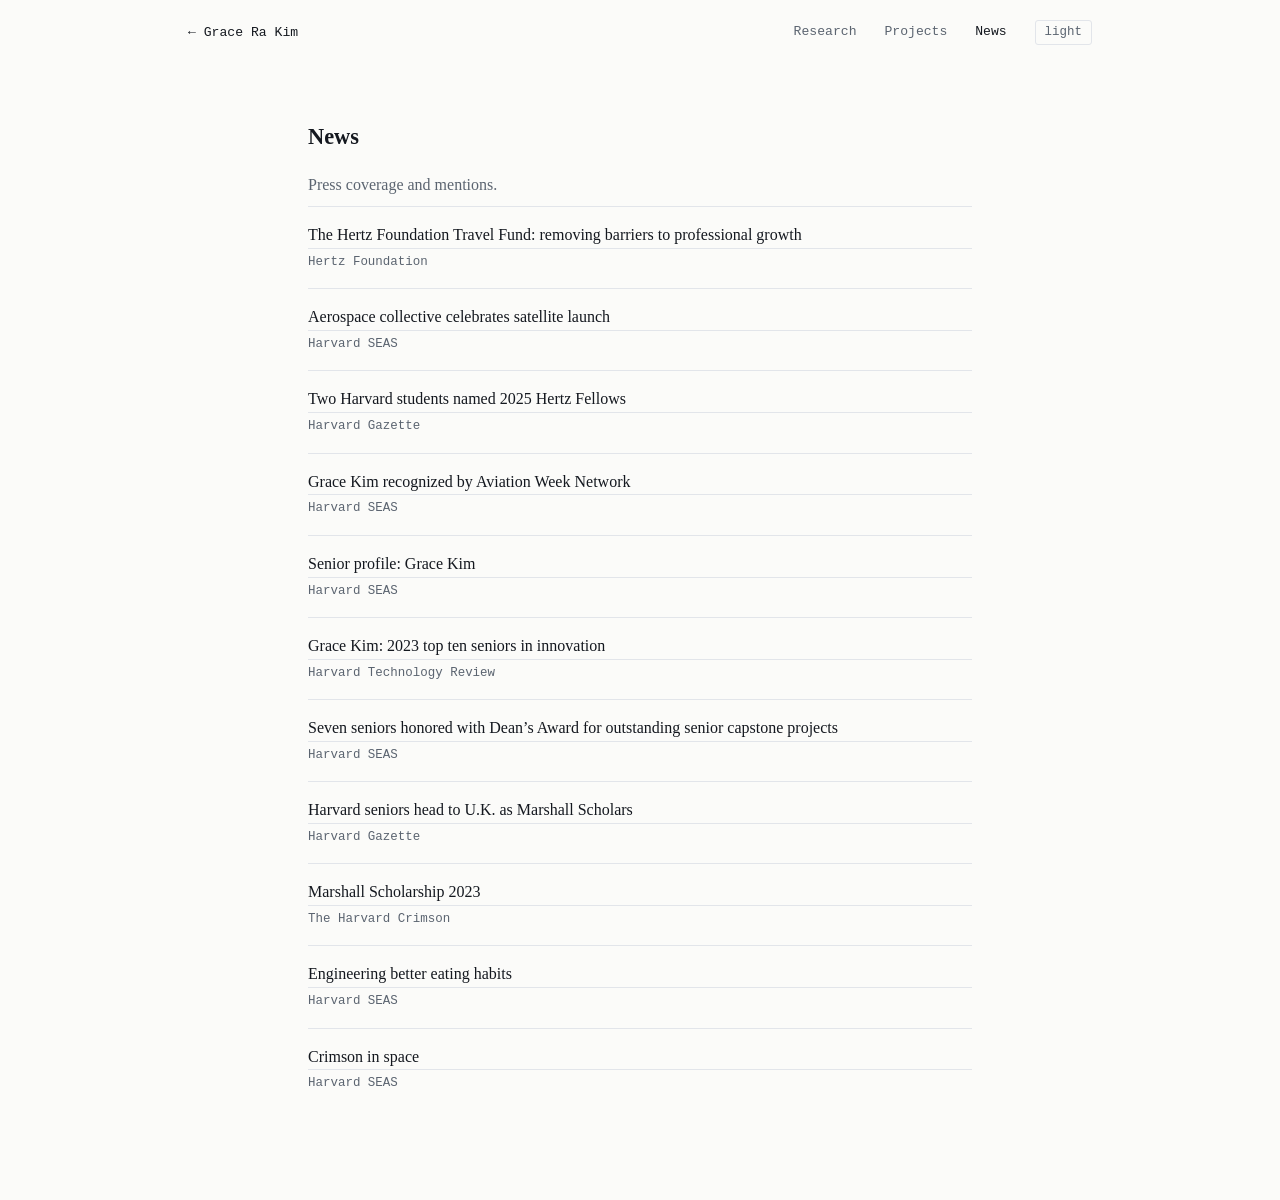
==== news.html @ a8257c8f "Build out personal site: research, projects, and news pages Expand the single landing page into a sm" ====
<!DOCTYPE html>
<html lang="en">
<head>
  <meta charset="UTF-8" />
  <meta name="viewport" content="width=device-width, initial-scale=1.0" />
  <title>News — Grace Ra Kim</title>
  <meta name="description" content="Press and news coverage featuring Grace Ra Kim." />
  <link rel="stylesheet" href="assets/style.css" />
  <!-- Set the theme before first paint so there's no flash of the wrong colours. -->
  <script>
    (function () {
      try {
        var s = localStorage.getItem('theme');
        var dark = s ? s === 'dark'
          : window.matchMedia && window.matchMedia('(prefers-color-scheme: dark)').matches;
        if (dark) document.documentElement.setAttribute('data-theme', 'dark');
      } catch (e) {}
    })();
  </script>
</head>
<body>
  <nav class="topbar">
    <a href="index.html">← Grace Ra Kim</a>
    <span class="topbar-links">
      <a href="research.html">Research</a>
      <a href="projects.html">Projects</a>
      <a href="news.html" aria-current="page">News</a>
      <button class="theme-toggle" type="button" aria-label="Switch theme">light</button>
    </span>
  </nav>

  <main class="projects">
    <h2>News</h2>
    <p class="page-intro">Press coverage and mentions.</p>

    <!-- ===== Add new items at the TOP of this list =====
         Each item: <li> with an optional <span class="news-date">,
         the headline as a link, and the outlet in <span class="news-outlet">.
         Dates are unverified placeholders — correct them as you go. -->
    <ul class="news-list">
      <li>
        <a href="https://www.hertzfoundation.org/news/the-hertz-foundation-travel-fund-removing-barriers-to-professional-growth/">The
          Hertz Foundation Travel Fund: removing barriers to professional growth</a>
        <span class="news-outlet">Hertz Foundation</span>
      </li>
      <li>
        <a href="https://seas.harvard.edu/news/aerospace-collective-celebrates-satellite-launch">Aerospace
          collective celebrates satellite launch</a>
        <span class="news-outlet">Harvard SEAS</span>
      </li>
      <li>
        <a href="https://news.harvard.edu/gazette/story/newsplus/two-harvard-students-named-2025-hertz-fellows/">Two
          Harvard students named 2025 Hertz Fellows</a>
        <span class="news-outlet">Harvard Gazette</span>
      </li>
      <li>
        <a href="https://seas.harvard.edu/news/grace-kim-recognized-aviation-week-network">Grace
          Kim recognized by Aviation Week Network</a>
        <span class="news-outlet">Harvard SEAS</span>
      </li>
      <li>
        <a href="https://seas.harvard.edu/news/senior-profile-grace-kim">Senior
          profile: Grace Kim</a>
        <span class="news-outlet">Harvard SEAS</span>
      </li>
      <li>
        <a href="https://harvardtechnologyreview.com/2023/10/08/grace-kim-2023-top-ten-seniors-in-innovation/">Grace
          Kim: 2023 top ten seniors in innovation</a>
        <span class="news-outlet">Harvard Technology Review</span>
      </li>
      <li>
        <a href="https://seas.harvard.edu/news/seven-seniors-honored-deans-award-outstanding-senior-capstone-projects">Seven
          seniors honored with Dean&rsquo;s Award for outstanding senior capstone projects</a>
        <span class="news-outlet">Harvard SEAS</span>
      </li>
      <li>
        <a href="https://news.harvard.edu/gazette/story/2023/01/harvard-seniors-head-to-u-k-as-marshall-scholars/">Harvard
          seniors head to U.K. as Marshall Scholars</a>
        <span class="news-outlet">Harvard Gazette</span>
      </li>
      <li>
        <a href="https://www.thecrimson.com/article/2022/12/14/marshall-scholarship-2023/">Marshall
          Scholarship 2023</a>
        <span class="news-outlet">The Harvard Crimson</span>
      </li>
      <li>
        <a href="https://seas.harvard.edu/news/engineering-better-eating-habits">Engineering
          better eating habits</a>
        <span class="news-outlet">Harvard SEAS</span>
      </li>
      <li>
        <a href="https://seas.harvard.edu/news/crimson-space">Crimson
          in space</a>
        <span class="news-outlet">Harvard SEAS</span>
      </li>
    </ul>
  </main>
  <script src="assets/theme.js"></script>
</body>
</html>
---- assets/style.css ----
/* ===== Design tokens ===== */
:root {
  --ink: #14181f;        /* primary text */
  --muted: #5b6470;      /* secondary text */
  --line: #e2e5ea;       /* hairlines */
  --paper: #fbfbf9;      /* light page background */
  --sky: #0a1120;        /* research page background */
  --sky-text: #cbd5e3;   /* text on dark */
  --accent: #e0894a;     /* highlight signal (hover/active) */
  --accent-dim: #7d5836;
  --serif: Georgia, "Times New Roman", serif;
  --mono: ui-monospace, "SF Mono", "Cascadia Code", Menlo, Consolas, monospace;
}

/* ===== Dark theme =====
   Applied when <html> carries data-theme="dark" (set by assets/theme.js,
   either from the saved preference or the OS setting). Only the colour
   tokens change — every rule below reads them, so nothing else needs
   a dark variant. The research page is dark in both themes by design. */
:root[data-theme="dark"] {
  --ink: #dfe5ee;
  --muted: #8e9aab;
  --line: #263041;
  --paper: #0d1219;
  --accent: #e0894a;
  --accent-dim: #f0a86f;   /* lightened: the dim variant must read on dark */
}

/* Smooth the switch, but never fight a reduced-motion preference. */
body { transition: background-color .2s ease, color .2s ease; }

* { box-sizing: border-box; }

body {
  margin: 0;
  font-family: var(--serif);
  color: var(--ink);
  background: var(--paper);
  line-height: 1.55;
  -webkit-font-smoothing: antialiased;
}

a { color: var(--ink); text-decoration: none; border-bottom: 1px solid var(--line); }
a:hover { border-color: var(--accent); color: var(--accent-dim); }

/* ===== Landing page ===== */
.home {
  max-width: 960px;
  margin: 0 auto;
  padding: 8vh 28px 8vh;
}
.home-head {
  display: flex;
  gap: 40px;
  align-items: flex-start;
  flex-wrap: wrap;
}
.portrait {
  width: 190px;
  height: 190px;
  object-fit: cover;
  border-radius: 3px;
  background: var(--line);
  flex-shrink: 0;
}
.intro { flex: 1; min-width: 260px; }
h1 { font-size: 2rem; margin: 0 0 2px; letter-spacing: -0.01em; }
.role {
  font-family: var(--mono);
  font-size: 0.8rem;
  letter-spacing: 0.06em;
  text-transform: uppercase;
  color: var(--muted);
  margin: 0 0 18px;
}
.bio { margin: 0 0 22px; }
.links, .pages { display: flex; flex-wrap: wrap; gap: 18px; }
.links {
  font-family: var(--mono);
  font-size: 0.85rem;
  margin-bottom: 20px;
}
.pages a { border-bottom: none; font-style: italic; color: var(--muted); }
.pages a:hover { color: var(--accent-dim); }

/* ===== Shared top bar ===== */
.topbar {
  display: flex;
  justify-content: space-between;
  align-items: center;
  padding: 20px 28px;
  max-width: 960px;
  margin: 0 auto;
  font-family: var(--mono);
  font-size: 0.82rem;
}
.topbar a { border-bottom: none; }
.topbar-links a { margin-left: 20px; color: var(--muted); }
.topbar-links a[aria-current="page"] { color: var(--ink); }

/* Theme toggle button (sits in the topbar) */
.theme-toggle {
  margin-left: 20px;
  padding: 3px 9px;
  font-family: var(--mono);
  font-size: 0.78rem;
  color: var(--muted);
  background: none;
  border: 1px solid var(--line);
  border-radius: 3px;
  cursor: pointer;
  line-height: 1.4;
}
.theme-toggle:hover { color: var(--accent); border-color: var(--accent); }
.research-body .theme-toggle { color: var(--sky-text); border-color: #33506f; }
.research-body .theme-toggle:hover { color: var(--accent); border-color: var(--accent); }

/* ===== Research page ===== */
.research-body { background: var(--sky); color: var(--sky-text); }
.research-body .topbar a { color: var(--sky-text); }
.research-body .topbar-links a[aria-current="page"] { color: #fff; }
.research {
  max-width: 960px;
  margin: 0 auto;
  padding: 10px 28px 10vh;
}
.scene-wrap { text-align: center; }
.scene-hint {
  font-family: var(--mono);
  font-size: 0.78rem;
  color: #7c8aa0;
  letter-spacing: 0.03em;
  margin: 0 0 12px;
}
.scene { width: 100%; height: auto; max-height: 62vh; overflow: visible; }

/* Scene elements */
.orbit { fill: none; stroke: #38506e; stroke-width: 1.2; stroke-dasharray: 4 5; }
.station { fill: #5d7a9e; }
.sat rect { fill: #aebfd4; stroke: #dce6f2; stroke-width: 0.8; }
.sat line { stroke: #6f86a4; stroke-width: 1.4; }
.tca-line { stroke: #8ea3bf; stroke-width: 1; stroke-dasharray: 2 3; }
.scene-label {
  font-family: var(--mono);
  font-size: 11px;
  fill: #6f86a4;
  text-anchor: middle;
}

/* Interactive hotspots */
.hot { cursor: pointer; transition: opacity .15s; }
.hit { fill: transparent; }
.hot:hover .sat rect,
.hot.active .sat rect { fill: var(--accent); stroke: #ffd9b3; }
.hot:hover .station,
.hot.active .station { fill: var(--accent); }
.hot:hover .scene-label,
.hot.active .scene-label { fill: var(--accent); }
.hot:focus { outline: none; }
.hot:focus-visible .scene-label { fill: var(--accent); text-decoration: underline; }

/* ===== Paper list ===== */
.papers { margin-top: 36px; }
.papers-head { display: flex; align-items: baseline; gap: 16px; border-bottom: 1px solid #24344c; padding-bottom: 8px; }
.papers h2 { font-size: 1.1rem; margin: 0; color: #fff; }
.clear-filter {
  font-family: var(--mono);
  font-size: 0.75rem;
  background: none;
  border: 1px solid #33506f;
  color: var(--sky-text);
  padding: 3px 10px;
  border-radius: 3px;
  cursor: pointer;
}
.clear-filter:hover { border-color: var(--accent); color: var(--accent); }
.paper-list { list-style: none; padding: 0; margin: 18px 0 0; }
.paper-list li {
  padding: 14px 0;
  border-bottom: 1px solid #1a2740;
  transition: opacity .2s;
}
.paper-list li.dim { opacity: 0.28; }
.paper-title { display: block; color: #eef2f8; }
.paper-meta { display: block; font-size: 0.85rem; color: #7c8aa0; margin: 2px 0 4px; }
.paper-link { font-family: var(--mono); font-size: 0.78rem; color: var(--accent); border: none; }

/* ===== Projects page ===== */
.projects { max-width: 720px; margin: 0 auto; padding: 4vh 28px 10vh; }
.projects h2 { font-size: 1.4rem; }
.project-list { list-style: none; padding: 0; }
.project-list li { padding: 20px 0; border-top: 1px solid var(--line); }
.project-list h3 { margin: 0 0 6px; }
.project-list p { margin: 0; color: var(--muted); }

/* ===== News page ===== */
.page-intro { color: var(--muted); margin: 0 0 8px; }
.news-list { list-style: none; padding: 0; margin: 0; }
.news-list li {
  padding: 16px 0;
  border-top: 1px solid var(--line);
}
.news-list a { display: block; }
.news-outlet {
  display: block;
  font-family: var(--mono);
  font-size: 0.78rem;
  color: var(--muted);
  margin-top: 4px;
}

/* ===== Motion / accessibility ===== */
@media (prefers-reduced-motion: reduce) {
  * { transition: none !important; }
}

/* ===== Mobile ===== */
@media (max-width: 600px) {
  .home { padding-top: 4vh; }
  .home-head { gap: 24px; }
  .portrait { width: 130px; height: 130px; }
}
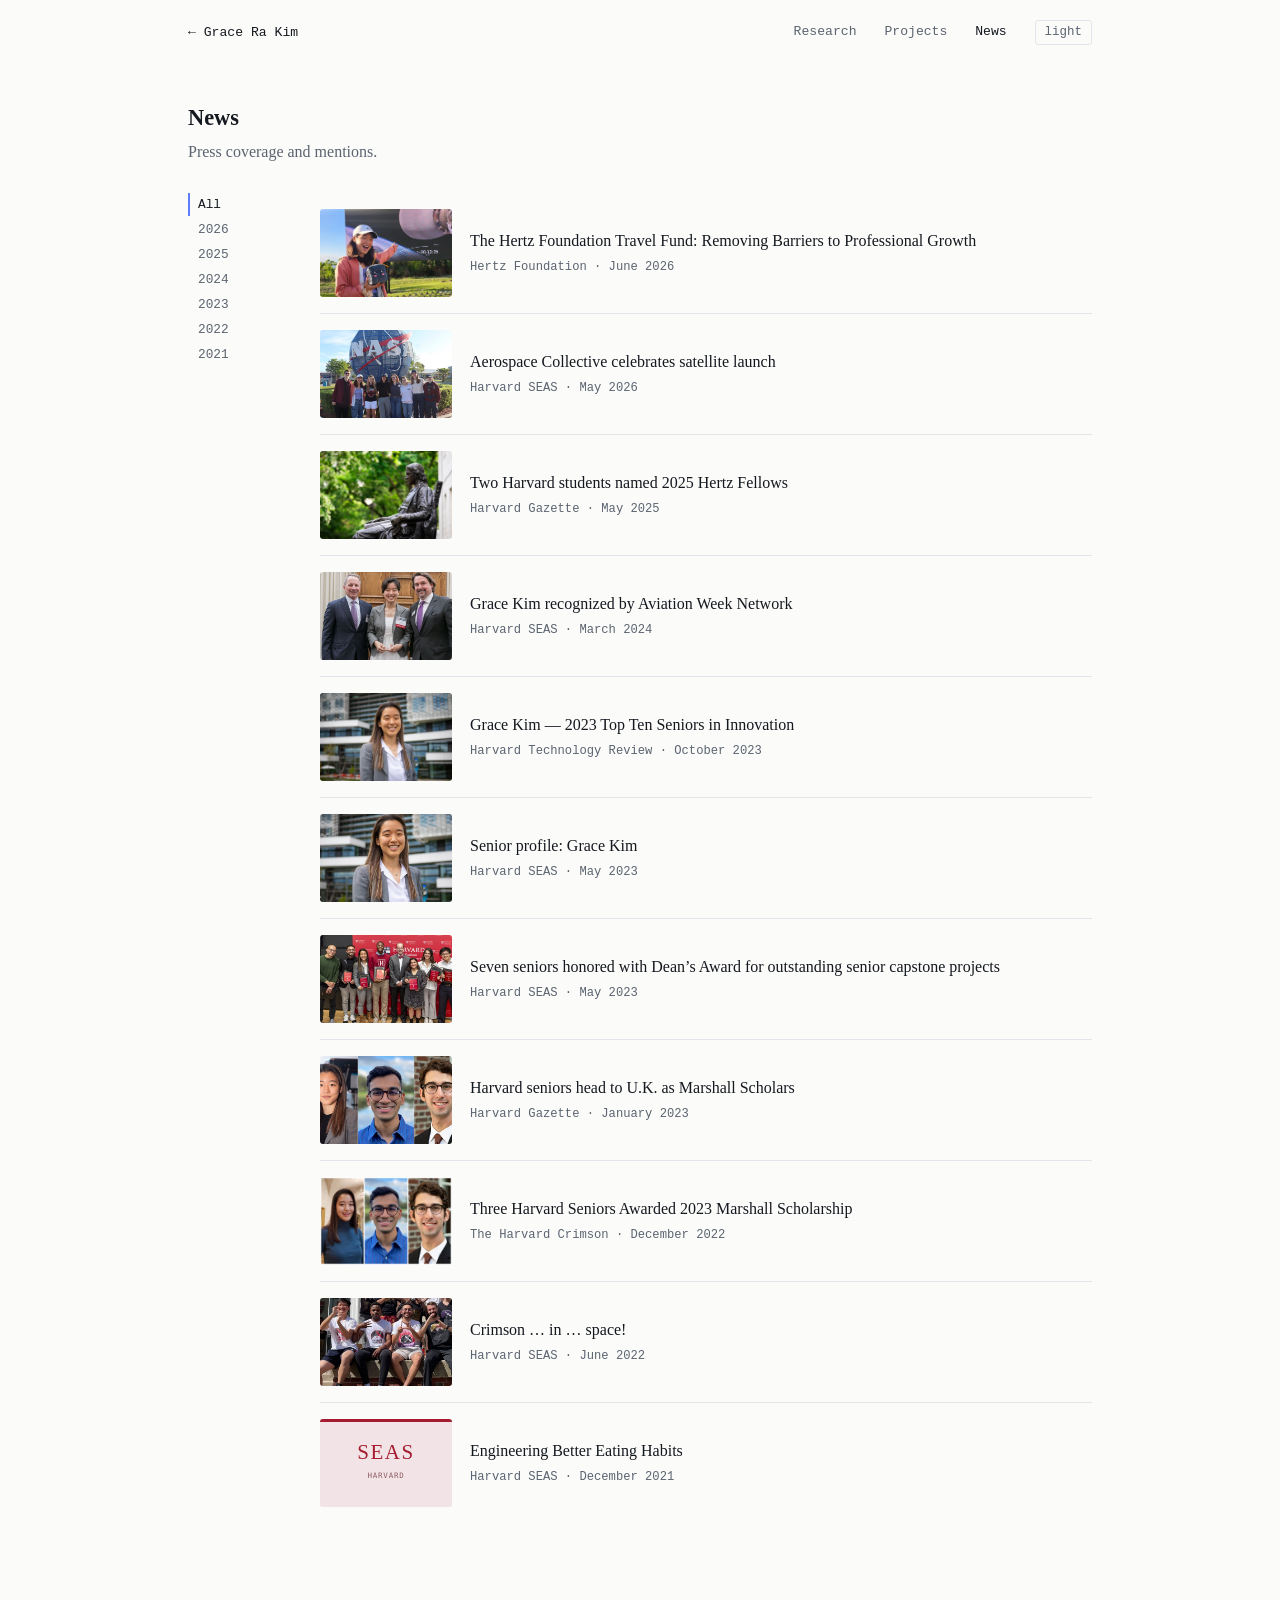
==== commit 3a674d34: "Redesign news page; switch to black theme with periwinkle accent News page: - Thumbnail + title + ou" ====
--- a/news.html
+++ b/news.html
@@ -29,72 +29,128 @@
     </span>
   </nav>
 
-  <main class="projects">
+  <main class="news-page">
     <h2>News</h2>
     <p class="page-intro">Press coverage and mentions.</p>
 
-    <!-- ===== Add new items at the TOP of this list =====
-         Each item: <li> with an optional <span class="news-date">,
-         the headline as a link, and the outlet in <span class="news-outlet">.
-         Dates are unverified placeholders — correct them as you go. -->
-    <ul class="news-list">
-      <li>
-        <a href="https://www.hertzfoundation.org/news/the-hertz-foundation-travel-fund-removing-barriers-to-professional-growth/">The
-          Hertz Foundation Travel Fund: removing barriers to professional growth</a>
-        <span class="news-outlet">Hertz Foundation</span>
-      </li>
-      <li>
-        <a href="https://seas.harvard.edu/news/aerospace-collective-celebrates-satellite-launch">Aerospace
-          collective celebrates satellite launch</a>
-        <span class="news-outlet">Harvard SEAS</span>
-      </li>
-      <li>
-        <a href="https://news.harvard.edu/gazette/story/newsplus/two-harvard-students-named-2025-hertz-fellows/">Two
-          Harvard students named 2025 Hertz Fellows</a>
-        <span class="news-outlet">Harvard Gazette</span>
-      </li>
-      <li>
-        <a href="https://seas.harvard.edu/news/grace-kim-recognized-aviation-week-network">Grace
-          Kim recognized by Aviation Week Network</a>
-        <span class="news-outlet">Harvard SEAS</span>
-      </li>
-      <li>
-        <a href="https://seas.harvard.edu/news/senior-profile-grace-kim">Senior
-          profile: Grace Kim</a>
-        <span class="news-outlet">Harvard SEAS</span>
-      </li>
-      <li>
-        <a href="https://harvardtechnologyreview.com/2023/10/08/grace-kim-2023-top-ten-seniors-in-innovation/">Grace
-          Kim: 2023 top ten seniors in innovation</a>
-        <span class="news-outlet">Harvard Technology Review</span>
-      </li>
-      <li>
-        <a href="https://seas.harvard.edu/news/seven-seniors-honored-deans-award-outstanding-senior-capstone-projects">Seven
-          seniors honored with Dean&rsquo;s Award for outstanding senior capstone projects</a>
-        <span class="news-outlet">Harvard SEAS</span>
-      </li>
-      <li>
-        <a href="https://news.harvard.edu/gazette/story/2023/01/harvard-seniors-head-to-u-k-as-marshall-scholars/">Harvard
-          seniors head to U.K. as Marshall Scholars</a>
-        <span class="news-outlet">Harvard Gazette</span>
-      </li>
-      <li>
-        <a href="https://www.thecrimson.com/article/2022/12/14/marshall-scholarship-2023/">Marshall
-          Scholarship 2023</a>
-        <span class="news-outlet">The Harvard Crimson</span>
-      </li>
-      <li>
-        <a href="https://seas.harvard.edu/news/engineering-better-eating-habits">Engineering
-          better eating habits</a>
-        <span class="news-outlet">Harvard SEAS</span>
-      </li>
-      <li>
-        <a href="https://seas.harvard.edu/news/crimson-space">Crimson
-          in space</a>
-        <span class="news-outlet">Harvard SEAS</span>
-      </li>
-    </ul>
+    <div class="news-layout">
+      <!-- Year filter. Buttons are generated from the list below by
+           assets/news.js, so adding an item in a new year Just Works. -->
+      <nav class="year-nav" aria-label="Filter by year">
+        <button class="year-btn is-active" type="button" data-year="all">All</button>
+      </nav>
+
+      <!-- ===== Add new items at the TOP =====
+           Each <li> needs data-year (drives the filter). Titles, dates and
+           thumbnails were taken from each article's own page/OpenGraph data.
+           Images live in assets/news/. -->
+      <ul class="news-list">
+        <li data-year="2026">
+          <a class="news-item" href="https://www.hertzfoundation.org/news/the-hertz-foundation-travel-fund-removing-barriers-to-professional-growth/">
+            <img class="news-thumb" src="assets/news/hertz-travel.jpg" alt="" loading="lazy" />
+            <span class="news-text">
+              <span class="news-title">The Hertz Foundation Travel Fund: Removing Barriers to Professional Growth</span>
+              <span class="news-meta">Hertz Foundation &middot; June 2026</span>
+            </span>
+          </a>
+        </li>
+        <li data-year="2026">
+          <a class="news-item" href="https://seas.harvard.edu/news/aerospace-collective-celebrates-satellite-launch">
+            <img class="news-thumb" src="assets/news/satellite-launch.jpg" alt="" loading="lazy" />
+            <span class="news-text">
+              <span class="news-title">Aerospace Collective celebrates satellite launch</span>
+              <span class="news-meta">Harvard SEAS &middot; May 2026</span>
+            </span>
+          </a>
+        </li>
+        <li data-year="2025">
+          <a class="news-item" href="https://news.harvard.edu/gazette/story/newsplus/two-harvard-students-named-2025-hertz-fellows/">
+            <img class="news-thumb" src="assets/news/hertz-fellows.jpg" alt="" loading="lazy" />
+            <span class="news-text">
+              <span class="news-title">Two Harvard students named 2025 Hertz Fellows</span>
+              <span class="news-meta">Harvard Gazette &middot; May 2025</span>
+            </span>
+          </a>
+        </li>
+        <li data-year="2024">
+          <a class="news-item" href="https://seas.harvard.edu/news/grace-kim-recognized-aviation-week-network">
+            <img class="news-thumb" src="assets/news/aviation-week.jpg" alt="" loading="lazy" />
+            <span class="news-text">
+              <span class="news-title">Grace Kim recognized by Aviation Week Network</span>
+              <span class="news-meta">Harvard SEAS &middot; March 2024</span>
+            </span>
+          </a>
+        </li>
+        <li data-year="2023">
+          <a class="news-item" href="https://harvardtechnologyreview.com/2023/10/08/grace-kim-2023-top-ten-seniors-in-innovation/">
+            <img class="news-thumb" src="assets/news/htr-top-ten.jpg" alt="" loading="lazy" />
+            <span class="news-text">
+              <span class="news-title">Grace Kim &mdash; 2023 Top Ten Seniors in Innovation</span>
+              <span class="news-meta">Harvard Technology Review &middot; October 2023</span>
+            </span>
+          </a>
+        </li>
+        <li data-year="2023">
+          <a class="news-item" href="https://seas.harvard.edu/news/senior-profile-grace-kim">
+            <img class="news-thumb" src="assets/news/senior-profile.jpg" alt="" loading="lazy" />
+            <span class="news-text">
+              <span class="news-title">Senior profile: Grace Kim</span>
+              <span class="news-meta">Harvard SEAS &middot; May 2023</span>
+            </span>
+          </a>
+        </li>
+        <li data-year="2023">
+          <a class="news-item" href="https://seas.harvard.edu/news/seven-seniors-honored-deans-award-outstanding-senior-capstone-projects">
+            <img class="news-thumb" src="assets/news/deans-award.jpg" alt="" loading="lazy" />
+            <span class="news-text">
+              <span class="news-title">Seven seniors honored with Dean&rsquo;s Award for outstanding senior capstone projects</span>
+              <span class="news-meta">Harvard SEAS &middot; May 2023</span>
+            </span>
+          </a>
+        </li>
+        <li data-year="2023">
+          <a class="news-item" href="https://news.harvard.edu/gazette/story/2023/01/harvard-seniors-head-to-u-k-as-marshall-scholars/">
+            <img class="news-thumb" src="assets/news/marshall-gazette.jpg" alt="" loading="lazy" />
+            <span class="news-text">
+              <span class="news-title">Harvard seniors head to U.K. as Marshall Scholars</span>
+              <span class="news-meta">Harvard Gazette &middot; January 2023</span>
+            </span>
+          </a>
+        </li>
+        <li data-year="2022">
+          <a class="news-item" href="https://www.thecrimson.com/article/2022/12/14/marshall-scholarship-2023/">
+            <img class="news-thumb" src="assets/news/marshall-crimson.jpg" alt="" loading="lazy" />
+            <span class="news-text">
+              <span class="news-title">Three Harvard Seniors Awarded 2023 Marshall Scholarship</span>
+              <span class="news-meta">The Harvard Crimson &middot; December 2022</span>
+            </span>
+          </a>
+        </li>
+        <li data-year="2022">
+          <a class="news-item" href="https://seas.harvard.edu/news/crimson-space">
+            <img class="news-thumb" src="assets/news/crimson-space.jpg" alt="" loading="lazy" />
+            <span class="news-text">
+              <span class="news-title">Crimson &hellip; in &hellip; space!</span>
+              <span class="news-meta">Harvard SEAS &middot; June 2022</span>
+            </span>
+          </a>
+        </li>
+        <li data-year="2021">
+          <!-- This article publishes no press image, so it falls back to the
+               outlet wordmark. Replace with a real photo if one turns up. -->
+          <a class="news-item" href="https://seas.harvard.edu/news/engineering-better-eating-habits">
+            <img class="news-thumb" src="assets/news/outlet-seas.svg" alt="" loading="lazy" />
+            <span class="news-text">
+              <span class="news-title">Engineering Better Eating Habits</span>
+              <span class="news-meta">Harvard SEAS &middot; December 2021</span>
+            </span>
+          </a>
+        </li>
+      </ul>
+    </div>
   </main>
+
+  <script src="assets/news.js"></script>
   <script src="assets/theme.js"></script>
 </body>
 </html>
--- a/assets/style.css
+++ b/assets/style.css
@@ -4,10 +4,10 @@
   --muted: #5b6470;      /* secondary text */
   --line: #e2e5ea;       /* hairlines */
   --paper: #fbfbf9;      /* light page background */
-  --sky: #0a1120;        /* research page background */
+  --sky: #05070c;        /* research page background — near-black, faint cool cast */
   --sky-text: #cbd5e3;   /* text on dark */
-  --accent: #e0894a;     /* highlight signal (hover/active) */
-  --accent-dim: #7d5836;
+  --accent: #5c7cfa;     /* highlight signal (hover/active) — periwinkle */
+  --accent-dim: #3b5bd9;
   --serif: Georgia, "Times New Roman", serif;
   --mono: ui-monospace, "SF Mono", "Cascadia Code", Menlo, Consolas, monospace;
 }
@@ -18,12 +18,12 @@
    tokens change — every rule below reads them, so nothing else needs
    a dark variant. The research page is dark in both themes by design. */
 :root[data-theme="dark"] {
-  --ink: #dfe5ee;
-  --muted: #8e9aab;
-  --line: #263041;
-  --paper: #0d1219;
-  --accent: #e0894a;
-  --accent-dim: #f0a86f;   /* lightened: the dim variant must read on dark */
+  --ink: #e8e8e8;
+  --muted: #8a8a8a;
+  --line: #242424;         /* lifted off pure black so hairlines stay visible */
+  --paper: #000000;
+  --accent: #91a7ff;       /* lifted periwinkle: the light value is too dark on black */
+  --accent-dim: #b5c4ff;   /* lightened: the dim variant must read on dark */
 }
 
 /* Smooth the switch, but never fight a reduced-motion preference. */
@@ -97,6 +97,11 @@
 .topbar a { border-bottom: none; }
 .topbar-links a { margin-left: 20px; color: var(--muted); }
 .topbar-links a[aria-current="page"] { color: var(--ink); }
+/* Hover: match the name link and theme toggle. Listed after the
+   [aria-current] rule so the current page highlights too. */
+.topbar a:hover,
+.topbar-links a:hover,
+.topbar-links a[aria-current="page"]:hover { color: var(--accent); }
 
 /* Theme toggle button (sits in the topbar) */
 .theme-toggle {
@@ -119,6 +124,8 @@
 .research-body { background: var(--sky); color: var(--sky-text); }
 .research-body .topbar a { color: var(--sky-text); }
 .research-body .topbar-links a[aria-current="page"] { color: #fff; }
+.research-body .topbar a:hover,
+.research-body .topbar-links a[aria-current="page"]:hover { color: var(--accent); }
 .research {
   max-width: 960px;
   margin: 0 auto;
@@ -151,7 +158,7 @@
 .hot { cursor: pointer; transition: opacity .15s; }
 .hit { fill: transparent; }
 .hot:hover .sat rect,
-.hot.active .sat rect { fill: var(--accent); stroke: #ffd9b3; }
+.hot.active .sat rect { fill: var(--accent); stroke: #ccd8ff; }
 .hot:hover .station,
 .hot.active .station { fill: var(--accent); }
 .hot:hover .scene-label,
@@ -194,19 +201,68 @@
 .project-list p { margin: 0; color: var(--muted); }
 
 /* ===== News page ===== */
-.page-intro { color: var(--muted); margin: 0 0 8px; }
-.news-list { list-style: none; padding: 0; margin: 0; }
-.news-list li {
+.news-page { max-width: 960px; margin: 0 auto; padding: 4vh 28px 10vh; }
+.news-page h2 { font-size: 1.4rem; margin: 0 0 4px; }
+.page-intro { color: var(--muted); margin: 0 0 28px; }
+
+/* Sidebar year filter + list */
+.news-layout { display: flex; gap: 44px; align-items: flex-start; }
+.year-nav {
+  display: flex;
+  flex-direction: column;
+  gap: 2px;
+  flex: 0 0 88px;
+  position: sticky;
+  top: 24px;           /* keeps the years in view while the list scrolls */
+}
+.year-btn {
+  font-family: var(--mono);
+  font-size: 0.8rem;
+  text-align: left;
+  padding: 4px 8px;
+  background: none;
+  border: none;
+  border-left: 2px solid transparent;
+  color: var(--muted);
+  cursor: pointer;
+}
+.year-btn:hover { color: var(--accent); }
+.year-btn.is-active {
+  color: var(--ink);
+  border-left-color: var(--accent);
+}
+
+.news-list { list-style: none; padding: 0; margin: 0; flex: 1; min-width: 0; }
+.news-list li { border-top: 1px solid var(--line); }
+.news-list li:first-child { border-top: none; }
+
+/* Whole row is one link: square thumb left, text right */
+.news-item {
+  display: flex;
+  gap: 18px;
+  align-items: center;
   padding: 16px 0;
-  border-top: 1px solid var(--line);
-}
-.news-list a { display: block; }
-.news-outlet {
+  border-bottom: none;
+  text-decoration: none;
+}
+.news-thumb {
+  width: 132px;
+  height: 88px;           /* 3:2 — gently landscape, closer to the source crops */
+  flex: 0 0 132px;
+  object-fit: cover;      /* crops to fill, never squashes */
+  border-radius: 3px;
+  background: var(--line);
   display: block;
-  font-family: var(--mono);
-  font-size: 0.78rem;
-  color: var(--muted);
-  margin-top: 4px;
+}
+.news-text { min-width: 0; }
+.news-title { display: block; color: var(--ink); }
+.news-item:hover .news-title { color: var(--accent-dim); }
+.news-meta {
+  display: block;
+  font-family: var(--mono);
+  font-size: 0.76rem;
+  color: var(--muted);
+  margin-top: 5px;
 }
 
 /* ===== Motion / accessibility ===== */
@@ -219,4 +275,20 @@
   .home { padding-top: 4vh; }
   .home-head { gap: 24px; }
   .portrait { width: 130px; height: 130px; }
-}
+
+  /* News: year filter becomes a horizontal strip above the list */
+  .news-layout { flex-direction: column; gap: 18px; }
+  .year-nav {
+    flex-direction: row;
+    flex-wrap: wrap;
+    flex-basis: auto;
+    position: static;
+    gap: 4px;
+  }
+  .year-btn {
+    border-left: none;
+    border-bottom: 2px solid transparent;
+  }
+  .year-btn.is-active { border-left-color: transparent; border-bottom-color: var(--accent); }
+  .news-thumb { width: 102px; height: 68px; flex-basis: 102px; }
+}
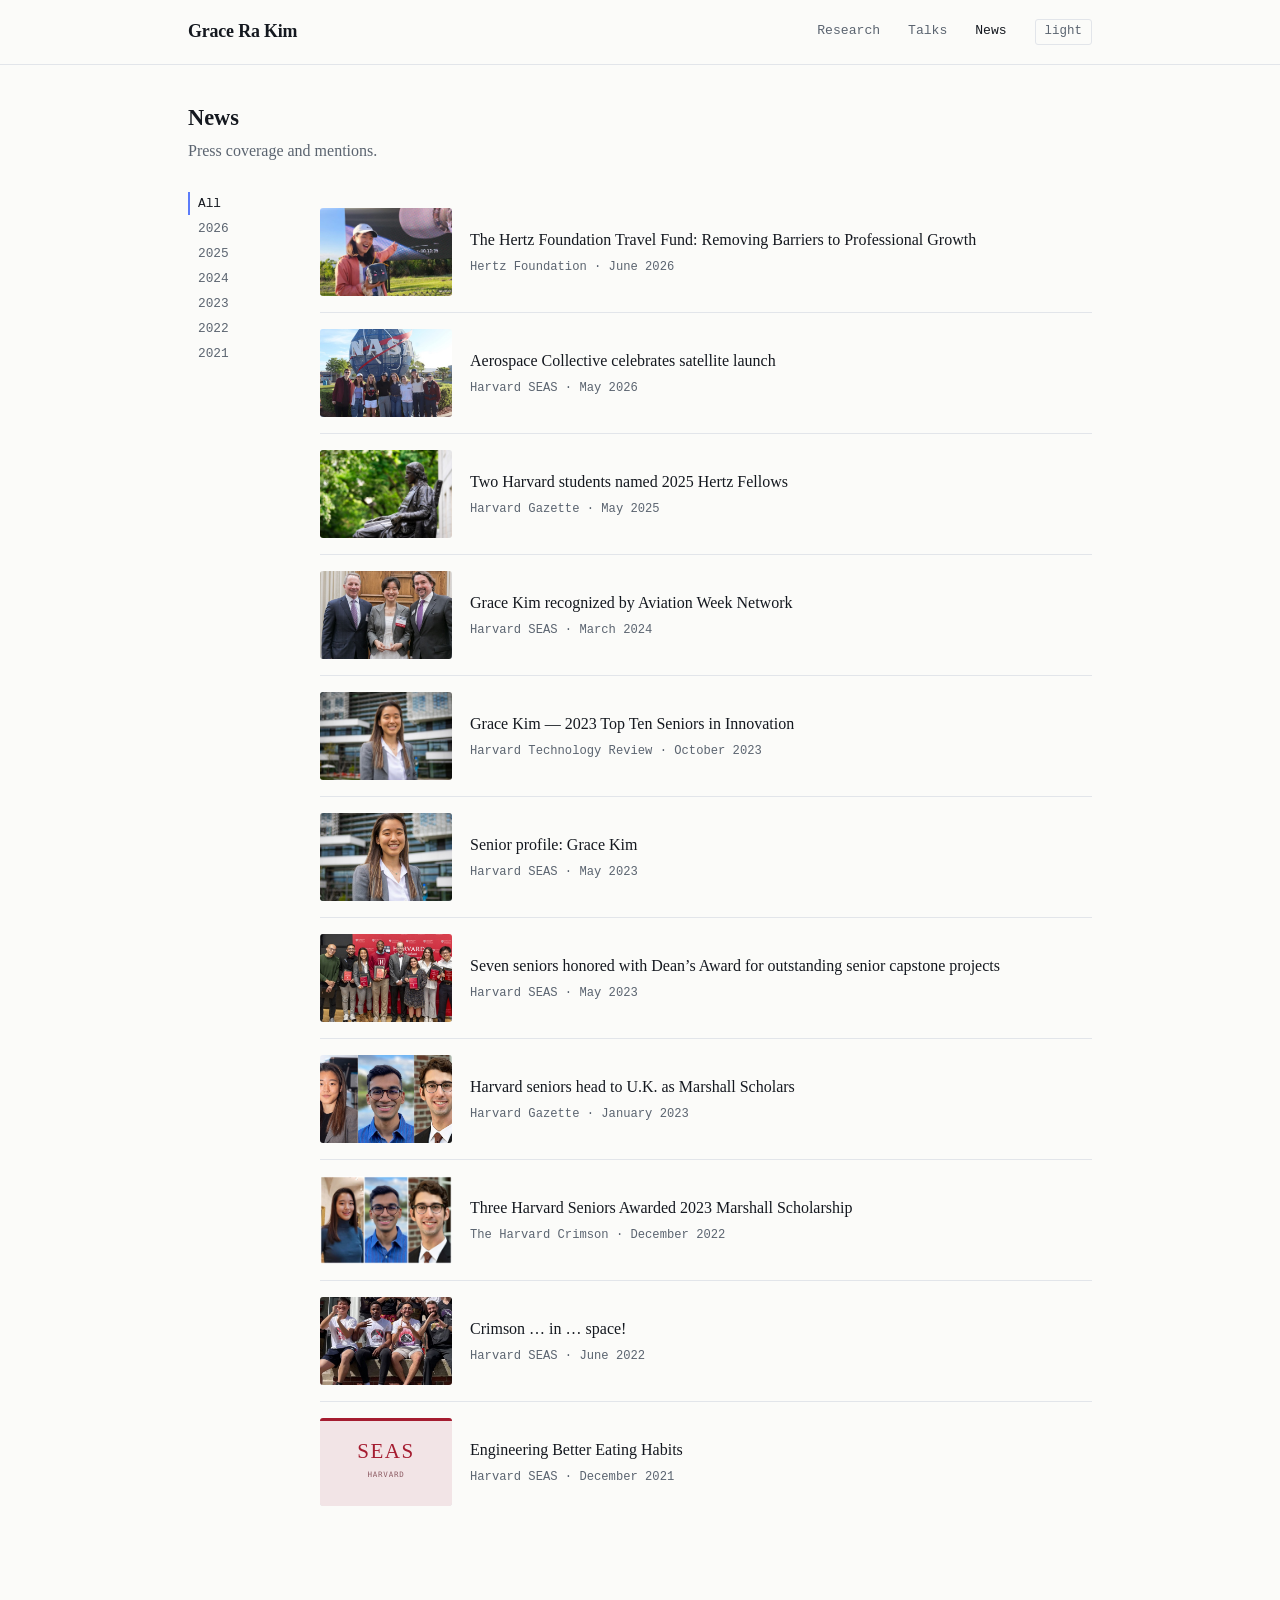
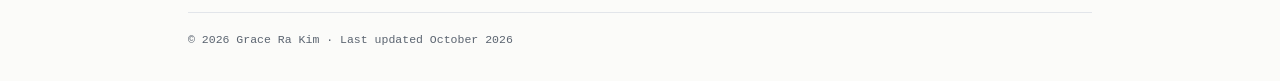
==== commit aa003422: "Add Talks page, footer, sticky top bar and favicon; centre phone home layout - Talks replaces the Pr" ====
--- a/news.html
+++ b/news.html
@@ -6,6 +6,9 @@
   <title>News — Grace Ra Kim</title>
   <meta name="description" content="Press and news coverage featuring Grace Ra Kim." />
   <link rel="stylesheet" href="assets/style.css" />
+  <link rel="icon" href="assets/favicon.svg" type="image/svg+xml" />
+  <link rel="icon" href="assets/favicon-32.png" sizes="32x32" type="image/png" />
+  <link rel="apple-touch-icon" href="assets/apple-touch-icon.png" />
   <!-- Set the theme before first paint so there's no flash of the wrong colours. -->
   <script>
     (function () {
@@ -20,10 +23,10 @@
 </head>
 <body>
   <nav class="topbar">
-    <a href="index.html">← Grace Ra Kim</a>
+    <a class="topbar-name" href="index.html">Grace Ra Kim</a>
     <span class="topbar-links">
       <a href="research.html">Research</a>
-      <a href="projects.html">Projects</a>
+      <a href="talks.html">Talks</a>
       <a href="news.html" aria-current="page">News</a>
       <button class="theme-toggle" type="button" aria-label="Switch theme">light</button>
     </span>
@@ -149,6 +152,7 @@
       </ul>
     </div>
   </main>
+  <footer class="site-footer"><p>&copy; 2026 Grace Ra Kim &middot; Last updated October 2026</p></footer>
 
   <script src="assets/news.js"></script>
   <script src="assets/theme.js"></script>
--- a/assets/style.css
+++ b/assets/style.css
@@ -1,11 +1,10 @@
 /* ===== Design tokens ===== */
 :root {
+  --topbar-h: 65px;      /* height of the sticky top bar (two rows on phones) */
   --ink: #14181f;        /* primary text */
   --muted: #5b6470;      /* secondary text */
   --line: #e2e5ea;       /* hairlines */
   --paper: #fbfbf9;      /* light page background */
-  --sky: #05070c;        /* research page background — near-black, faint cool cast */
-  --sky-text: #cbd5e3;   /* text on dark */
   --accent: #5c7cfa;     /* highlight signal (hover/active) — periwinkle */
   --accent-dim: #3b5bd9;
   --serif: Georgia, "Times New Roman", serif;
@@ -16,14 +15,14 @@
    Applied when <html> carries data-theme="dark" (set by assets/theme.js,
    either from the saved preference or the OS setting). Only the colour
    tokens change — every rule below reads them, so nothing else needs
-   a dark variant. The research page is dark in both themes by design. */
+   a dark variant. */
 :root[data-theme="dark"] {
   --ink: #e8e8e8;
   --muted: #8a8a8a;
   --line: #242424;         /* lifted off pure black so hairlines stay visible */
   --paper: #000000;
   --accent: #91a7ff;       /* lifted periwinkle: the light value is too dark on black */
-  --accent-dim: #b5c4ff;   /* lightened: the dim variant must read on dark */
+  --accent-dim: #c3cfff;   /* on dark, "dim" is the brighter hover value */
 }
 
 /* Smooth the switch, but never fight a reduced-motion preference. */
@@ -41,7 +40,7 @@
 }
 
 a { color: var(--ink); text-decoration: none; border-bottom: 1px solid var(--line); }
-a:hover { border-color: var(--accent); color: var(--accent-dim); }
+a:hover { border-color: var(--accent); color: var(--accent); }
 
 /* ===== Landing page ===== */
 .home {
@@ -63,6 +62,7 @@
   background: var(--line);
   flex-shrink: 0;
 }
+.portrait-col { flex: 0 0 190px; }
 .intro { flex: 1; min-width: 260px; }
 h1 { font-size: 2rem; margin: 0 0 2px; letter-spacing: -0.01em; }
 .role {
@@ -74,27 +74,130 @@
   margin: 0 0 18px;
 }
 .bio { margin: 0 0 22px; }
-.links, .pages { display: flex; flex-wrap: wrap; gap: 18px; }
+/* Bio links are periwinkle at rest, not just on hover — at --ink they were
+   the same colour as the surrounding prose and easy to miss. Scoped to .bio
+   so nav, profile links and news rows stay neutral. */
+.bio a { color: var(--accent); border-bottom-color: var(--accent); }
+.bio a:hover { color: var(--accent-dim); border-bottom-color: var(--accent-dim); }
+.pages { display: flex; flex-wrap: wrap; gap: 18px; }
+/* Profile links: stacked under the portrait, in its column. */
 .links {
-  font-family: var(--mono);
-  font-size: 0.85rem;
-  margin-bottom: 20px;
+  display: flex;
+  flex-direction: column;
+  gap: 7px;
+  align-items: flex-start;
+  font-family: var(--mono);
+  font-size: 0.8rem;
+  margin-top: 14px;
+}
+.links a {
+  display: inline-flex;
+  align-items: center;
+  gap: 7px;
+  border-bottom: none;      /* the icon+text row shouldn't carry a rule */
+}
+.links a:hover { color: var(--accent); }
+.links a:hover span { border-bottom: 1px solid var(--accent); }
+/* Each icon's viewBox is cropped to its own measured ink bounds, so the
+   artwork is centred in this square slot regardless of the glyph's
+   aspect ratio (preserveAspectRatio defaults to xMidYMid). currentColor
+   in the paths means the icon follows the link colour. */
+.icon {
+  width: 14px;
+  height: 14px;
+  flex: 0 0 14px;
+  align-self: center;
+  overflow: visible;
+  /* Optical nudge: centring on the flex line sits low against the text's
+     x-height, so lift each icon to sit level with the label. */
+  position: relative;
+  top: -1px;
+}
+/* Sections below the header sit in the bio column: portrait width + gap. */
+.home-section { margin: 34px 0 0 230px; }
+.section-label {
+  font-family: var(--mono);
+  font-size: 0.72rem;
+  font-weight: normal;
+  letter-spacing: 0.09em;
+  text-transform: uppercase;
+  color: var(--muted);
+  margin: 0 0 12px;
+}
+.selected-pubs { list-style: none; padding: 0; margin: 0; }
+.selected-pubs li { padding: 10px 0; border-top: 1px solid var(--line); }
+.selected-pubs li:first-child { border-top: none; padding-top: 0; }
+.selected-pubs a { border-bottom: none; line-height: 1.4; }
+.selected-venue {
+  display: block;
+  font-size: 0.86rem;
+  font-style: italic;
+  color: var(--muted);
+  margin-top: 2px;
+}
+.section-more { margin: 10px 0 0; font-family: var(--mono); font-size: 0.78rem; }
+.section-more a { color: var(--accent); border-bottom: none; }
+.section-more a:hover { color: var(--accent-dim); }
+/* Keyword chips: accent-tinted pills, each led by a small ring that echoes
+   the orbit markers on the research page. */
+.keywords { list-style: none; padding: 0; margin: 0; display: flex; flex-wrap: wrap; gap: 10px; }
+.keywords a {
+  display: inline-flex;
+  align-items: center;
+  gap: 8px;
+  font-family: var(--mono);
+  font-size: 0.76rem;
+  letter-spacing: 0.02em;
+  padding: 6px 14px 6px 11px;
+  border: 1px solid color-mix(in srgb, var(--accent) 35%, transparent);
+  border-radius: 999px;
+  background: color-mix(in srgb, var(--accent) 9%, transparent);
+  color: var(--ink);
+  transition: background-color .15s, border-color .15s, transform .15s;
+}
+.keywords a::before {
+  content: "";
+  width: 7px;
+  height: 7px;
+  flex: 0 0 7px;
+  border: 1.5px solid var(--accent);
+  border-radius: 50%;
+}
+.keywords a:hover {
+  background: color-mix(in srgb, var(--accent) 18%, transparent);
+  border-color: var(--accent);
+  transform: translateY(-1px);
 }
 .pages a { border-bottom: none; font-style: italic; color: var(--muted); }
-.pages a:hover { color: var(--accent-dim); }
-
-/* ===== Shared top bar ===== */
+.pages a:hover { color: var(--accent); }
+
+/* ===== Shared top bar =====
+   Full-width bar with a hairline underneath; the side padding lines its
+   contents up with the 960px page column (960 - 2 x 28 = 904). */
 .topbar {
   display: flex;
   justify-content: space-between;
   align-items: center;
-  padding: 20px 28px;
-  max-width: 960px;
-  margin: 0 auto;
+  padding: 18px max(28px, calc((100% - 904px) / 2));
+  border-bottom: 1px solid var(--line);
   font-family: var(--mono);
   font-size: 0.82rem;
+  /* Stays pinned while the page scrolls; other sticky elements and anchor
+     targets offset themselves by --topbar-h so they clear it. */
+  position: sticky;
+  top: 0;
+  z-index: 10;
+  background: var(--paper);
 }
 .topbar a { border-bottom: none; }
+/* The name matches the h1 on the landing page. */
+.topbar-name {
+  font-family: var(--serif);
+  font-weight: bold;
+  font-size: 1.12rem;
+  letter-spacing: -0.01em;
+  color: var(--ink);
+}
 .topbar-links a { margin-left: 20px; color: var(--muted); }
 .topbar-links a[aria-current="page"] { color: var(--ink); }
 /* Hover: match the name link and theme toggle. Listed after the
@@ -117,88 +220,241 @@
   line-height: 1.4;
 }
 .theme-toggle:hover { color: var(--accent); border-color: var(--accent); }
-.research-body .theme-toggle { color: var(--sky-text); border-color: #33506f; }
-.research-body .theme-toggle:hover { color: var(--accent); border-color: var(--accent); }
-
-/* ===== Research page ===== */
-.research-body { background: var(--sky); color: var(--sky-text); }
-.research-body .topbar a { color: var(--sky-text); }
-.research-body .topbar-links a[aria-current="page"] { color: #fff; }
-.research-body .topbar a:hover,
-.research-body .topbar-links a[aria-current="page"]:hover { color: var(--accent); }
-.research {
+/* ===== Publications ===== */
+.pubs-page { max-width: 960px; margin: 0 auto; padding: 4vh 28px 10vh; scroll-margin-top: var(--topbar-h); }
+.pubs-page h2 { font-size: 1.4rem; margin: 0 0 4px; }
+
+.pubs-layout { display: flex; gap: 44px; align-items: flex-start; }
+.pub-filters { flex: 0 0 150px; position: sticky; top: calc(var(--topbar-h) + 24px); }
+.filter-group { margin-bottom: 22px; }
+.filter-label {
+  font-family: var(--mono);
+  font-size: 0.68rem;
+  letter-spacing: 0.09em;
+  text-transform: uppercase;
+  color: var(--muted);
+  margin: 0 0 7px;
+}
+.year-nav, .area-nav { display: flex; flex-direction: column; gap: 2px; align-items: flex-start; }
+
+.pubs-main { flex: 1; min-width: 0; }
+.pub-list { list-style: none; padding: 0; margin: 0; }
+
+/* Area visual: a dark "space window" in both themes (see assets/area-visuals.js). */
+.area-stage { margin: 0 0 30px; }
+.area-stage > canvas {
+  display: block;
+  width: 100%;
+  height: clamp(200px, 30vw, 290px);
+  border-radius: 10px;
+  background: #05070e;
+  box-shadow: 0 0 0 1px var(--line), 0 18px 40px -24px rgba(60, 90, 220, 0.45);
+}
+/* The display rules above and below would otherwise override [hidden]. */
+.area-stage > canvas[hidden], .area-grid[hidden] { display: none; }
+/* "All": a grid of small live tiles, three across (two on phones). */
+.area-grid { display: grid; grid-template-columns: repeat(3, minmax(0, 1fr)); gap: 14px; }
+.area-tile {
+  display: flex;
+  flex-direction: column;
+  gap: 7px;
+  padding: 0;
+  border: none;
+  background: none;
+  color: var(--muted);
+  font: inherit;
+  text-align: left;
+  cursor: pointer;
+}
+.area-tile canvas {
+  display: block;
+  width: 100%;
+  aspect-ratio: 16 / 10;
+  border-radius: 8px;
+  background: #05070e;
+  box-shadow: 0 0 0 1px var(--line);
+  transition: box-shadow .2s, transform .2s;
+}
+.area-tile-label { font-family: var(--mono); font-size: 0.74rem; line-height: 1.35; transition: color .2s; }
+.area-tile:hover canvas,
+.area-tile:focus-visible canvas { box-shadow: 0 0 0 1px var(--accent), 0 12px 28px -18px rgba(92, 124, 250, 0.7); transform: translateY(-2px); }
+.area-tile:hover .area-tile-label,
+.area-tile:focus-visible .area-tile-label { color: var(--accent); }
+.area-tile:focus-visible { outline: none; }
+.area-caption {
+  margin: 10px 2px 0;
+  font-family: var(--mono);
+  font-size: 0.74rem;
+  line-height: 1.5;
+  color: var(--muted);
+}
+.area-caption:empty { display: none; }
+.area-stage.is-in { animation: stage-in .5s ease both; }
+.area-stage.is-in ~ .pub-list { animation: list-in .55s ease .12s both; }
+@keyframes stage-in { from { opacity: 0; transform: translateY(6px); } to { opacity: 1; transform: none; } }
+@keyframes list-in { from { opacity: 0; transform: translateY(10px); } to { opacity: 1; transform: none; } }
+.pub-list li { padding: 20px 0; border-top: 1px solid var(--line); }
+.pub-list li:first-child { border-top: none; padding-top: 0; }
+.pub-title {
+  font-family: var(--serif);
+  font-size: 1.02rem;
+  font-weight: normal;
+  line-height: 1.4;
+  margin: 0 0 5px;
+}
+.pub-authors { margin: 0 0 3px; font-size: 0.9rem; }
+.pub-authors b { font-weight: 600; }
+.pub-venue { margin: 0; font-size: 0.86rem; font-style: italic; color: var(--muted); }
+.pub-tags { margin: 9px 0 0; display: flex; flex-wrap: wrap; gap: 6px; }
+.tag {
+  font-family: var(--mono);
+  font-size: 0.68rem;
+  letter-spacing: 0.03em;
+  padding: 2px 8px;
+  border: 1px solid var(--line);
+  border-radius: 10px;
+  color: var(--muted);
+  cursor: pointer;
+  transition: color .15s, border-color .15s;
+}
+.tag:hover, .tag.is-active { color: var(--accent); border-color: var(--accent); }
+/* Link chips: arXiv / DOI / Presentation / BibTeX. Generous gap so each
+   chip reads as its own control rather than one segmented bar. */
+.pub-links { margin: 10px 0 0; display: flex; flex-wrap: wrap; gap: 14px; }
+.pub-links a,
+.bib-toggle {
+  font-family: var(--mono);
+  font-size: 0.7rem;
+  letter-spacing: 0.03em;
+  padding: 2px 8px;
+  border: 1px solid var(--line);
+  border-radius: 3px;
+  background: none;
+  color: var(--accent);
+  cursor: pointer;
+  line-height: 1.5;
+  transition: border-color .15s, color .15s;
+}
+.pub-links a:hover,
+.bib-toggle:hover,
+.bib-toggle.is-open { border-color: var(--accent); }
+/* Placeholder links (no URL yet) read as inactive but stay visible. */
+.pub-links a.link-todo,
+.bib-toggle:disabled { color: var(--muted); opacity: .55; cursor: default; }
+.pub-links a.link-todo:hover,
+.bib-toggle:disabled:hover { border-color: var(--line); color: var(--muted); }
+
+/* BibTeX: no filled panel — just a quiet rule on the left, so it reads as
+   a note attached to the entry rather than a code block. */
+.bib-wrap { position: relative; margin: 12px 0 0; }
+.bib {
+  margin: 0;
+  padding: 2px 74px 2px 14px;   /* right pad keeps text clear of the copy button */
+  border-left: 2px solid var(--line);
+  background: none;
+  font-size: 0.7rem;
+  line-height: 1.65;
+  color: var(--muted);
+  overflow-x: auto;
+}
+.bib code {
+  font-family: var(--mono);
+  white-space: pre;
+  color: inherit;
+}
+.bib-copy {
+  position: absolute;
+  top: 0;
+  right: 0;
+  font-family: var(--mono);
+  font-size: 0.7rem;
+  letter-spacing: 0.03em;
+  padding: 2px 8px;
+  background: none;
+  border: 1px solid var(--line);
+  border-radius: 3px;
+  color: var(--accent);
+  cursor: pointer;
+  transition: border-color .15s;
+}
+.bib-copy:hover { border-color: var(--accent); }
+.pub-empty { color: var(--muted); font-style: italic; }
+.pub-foot {
+  margin: 34px 0 0;
+  padding-top: 18px;
+  border-top: 1px solid var(--line);
+  font-size: 0.88rem;
+  color: var(--muted);
+}
+
+/* ===== Talks page ===== */
+.talks-page { max-width: 960px; margin: 0 auto; padding: 4vh 28px 10vh; }
+.talks-page h2 { font-size: 1.4rem; margin: 0 0 4px; }
+.talk-list { list-style: none; padding: 0; margin: 0; max-width: 720px; }
+.talk-list li { display: flex; gap: 20px; align-items: flex-start; padding: 20px 0; border-top: 1px solid var(--line); }
+.talk-list li:first-child { border-top: none; padding-top: 0; }
+.talk-text { min-width: 0; }
+/* Video thumbnail with a play button; 16:9 like the source. */
+.talk-thumb {
+  position: relative;
+  flex: 0 0 192px;
+  aspect-ratio: 16 / 9;
+  border: none;
+  border-radius: 4px;
+  overflow: hidden;
+  background: var(--line);
+}
+.talk-thumb img { display: block; width: 100%; height: 100%; object-fit: cover; transition: transform .25s; }
+.talk-thumb .play {
+  position: absolute;
+  left: 50%; top: 50%;
+  width: 40px; height: 40px;
+  margin: -20px 0 0 -20px;
+  border-radius: 50%;
+  background: rgba(10, 14, 28, 0.62);
+  box-shadow: 0 0 0 1.5px rgba(255, 255, 255, 0.85);
+  transition: background-color .2s;
+}
+.talk-thumb .play::after {
+  content: "";
+  position: absolute;
+  left: 15px; top: 12px;
+  border-style: solid;
+  border-width: 8px 0 8px 13px;
+  border-color: transparent transparent transparent #fff;
+}
+/* Placeholder for a talk without a video yet (upcoming, or not posted). */
+.talk-thumb.is-pending {
+  display: flex;
+  align-items: center;
+  justify-content: center;
+  background: linear-gradient(160deg, #0a1022, #16294f);
+  box-shadow: inset 0 0 0 1px rgba(145, 167, 255, 0.35);
+}
+.pending-label {
+  font-family: var(--mono);
+  font-size: 0.68rem;
+  line-height: 1.5;
+  letter-spacing: 0.08em;
+  text-transform: uppercase;
+  text-align: center;
+  color: #c3cfff;
+}
+.talk-thumb:hover img { transform: scale(1.04); }
+.talk-thumb:hover .play { background: var(--accent); }
+.talk-title { font-family: var(--serif); font-size: 1.02rem; font-weight: normal; line-height: 1.4; margin: 0 0 5px; }
+.talk-meta { margin: 0; font-size: 0.86rem; font-style: italic; color: var(--muted); }
+
+/* ===== Footer (every page) ===== */
+.site-footer {
   max-width: 960px;
   margin: 0 auto;
-  padding: 10px 28px 10vh;
-}
-.scene-wrap { text-align: center; }
-.scene-hint {
-  font-family: var(--mono);
-  font-size: 0.78rem;
-  color: #7c8aa0;
-  letter-spacing: 0.03em;
-  margin: 0 0 12px;
-}
-.scene { width: 100%; height: auto; max-height: 62vh; overflow: visible; }
-
-/* Scene elements */
-.orbit { fill: none; stroke: #38506e; stroke-width: 1.2; stroke-dasharray: 4 5; }
-.station { fill: #5d7a9e; }
-.sat rect { fill: #aebfd4; stroke: #dce6f2; stroke-width: 0.8; }
-.sat line { stroke: #6f86a4; stroke-width: 1.4; }
-.tca-line { stroke: #8ea3bf; stroke-width: 1; stroke-dasharray: 2 3; }
-.scene-label {
-  font-family: var(--mono);
-  font-size: 11px;
-  fill: #6f86a4;
-  text-anchor: middle;
-}
-
-/* Interactive hotspots */
-.hot { cursor: pointer; transition: opacity .15s; }
-.hit { fill: transparent; }
-.hot:hover .sat rect,
-.hot.active .sat rect { fill: var(--accent); stroke: #ccd8ff; }
-.hot:hover .station,
-.hot.active .station { fill: var(--accent); }
-.hot:hover .scene-label,
-.hot.active .scene-label { fill: var(--accent); }
-.hot:focus { outline: none; }
-.hot:focus-visible .scene-label { fill: var(--accent); text-decoration: underline; }
-
-/* ===== Paper list ===== */
-.papers { margin-top: 36px; }
-.papers-head { display: flex; align-items: baseline; gap: 16px; border-bottom: 1px solid #24344c; padding-bottom: 8px; }
-.papers h2 { font-size: 1.1rem; margin: 0; color: #fff; }
-.clear-filter {
-  font-family: var(--mono);
-  font-size: 0.75rem;
-  background: none;
-  border: 1px solid #33506f;
-  color: var(--sky-text);
-  padding: 3px 10px;
-  border-radius: 3px;
-  cursor: pointer;
-}
-.clear-filter:hover { border-color: var(--accent); color: var(--accent); }
-.paper-list { list-style: none; padding: 0; margin: 18px 0 0; }
-.paper-list li {
-  padding: 14px 0;
-  border-bottom: 1px solid #1a2740;
-  transition: opacity .2s;
-}
-.paper-list li.dim { opacity: 0.28; }
-.paper-title { display: block; color: #eef2f8; }
-.paper-meta { display: block; font-size: 0.85rem; color: #7c8aa0; margin: 2px 0 4px; }
-.paper-link { font-family: var(--mono); font-size: 0.78rem; color: var(--accent); border: none; }
-
-/* ===== Projects page ===== */
-.projects { max-width: 720px; margin: 0 auto; padding: 4vh 28px 10vh; }
-.projects h2 { font-size: 1.4rem; }
-.project-list { list-style: none; padding: 0; }
-.project-list li { padding: 20px 0; border-top: 1px solid var(--line); }
-.project-list h3 { margin: 0 0 6px; }
-.project-list p { margin: 0; color: var(--muted); }
+  padding: 0 28px 32px;
+  font-family: var(--mono);
+  font-size: 0.72rem;
+  color: var(--muted);
+}
+.site-footer p { margin: 0; padding-top: 18px; border-top: 1px solid var(--line); }
 
 /* ===== News page ===== */
 .news-page { max-width: 960px; margin: 0 auto; padding: 4vh 28px 10vh; }
@@ -213,7 +469,7 @@
   gap: 2px;
   flex: 0 0 88px;
   position: sticky;
-  top: 24px;           /* keeps the years in view while the list scrolls */
+  top: calc(var(--topbar-h) + 24px);   /* keeps the years in view while the list scrolls */
 }
 .year-btn {
   font-family: var(--mono);
@@ -256,7 +512,7 @@
 }
 .news-text { min-width: 0; }
 .news-title { display: block; color: var(--ink); }
-.news-item:hover .news-title { color: var(--accent-dim); }
+.news-item:hover .news-title { color: var(--accent); }
 .news-meta {
   display: block;
   font-family: var(--mono);
@@ -267,14 +523,14 @@
 
 /* ===== Motion / accessibility ===== */
 @media (prefers-reduced-motion: reduce) {
-  * { transition: none !important; }
+  * { transition: none !important; animation: none !important; }
 }
 
 /* ===== Mobile ===== */
 @media (max-width: 600px) {
   .home { padding-top: 4vh; }
   .home-head { gap: 24px; }
-  .portrait { width: 130px; height: 130px; }
+  .links { font-size: 0.76rem; gap: 6px; }
 
   /* News: year filter becomes a horizontal strip above the list */
   .news-layout { flex-direction: column; gap: 18px; }
@@ -291,4 +547,88 @@
   }
   .year-btn.is-active { border-left-color: transparent; border-bottom-color: var(--accent); }
   .news-thumb { width: 102px; height: 68px; flex-basis: 102px; }
-}
+  .talk-list li { gap: 14px; }
+  .talk-thumb { flex-basis: 120px; }
+  .pending-label { font-size: 0.58rem; }
+  .talk-thumb .play { width: 30px; height: 30px; margin: -15px 0 0 -15px; }
+  .talk-thumb .play::after { left: 11px; top: 8px; border-width: 7px 0 7px 11px; }
+
+  /* Publications: sidebar filters become horizontal strips above the list.
+     At 375px a 150px sidebar would leave ~125px for titles. */
+  .pubs-layout { flex-direction: column; gap: 22px; }
+  .pub-filters { flex-basis: auto; position: static; width: 100%; }
+  .filter-group { margin-bottom: 14px; }
+  .year-nav, .area-nav {
+    flex-direction: row;
+    flex-wrap: wrap;
+    gap: 4px;
+  }
+  /* Area labels are long ("AI evaluation & policy"), so give the area
+     chips a border on all sides rather than the sidebar's left rule. */
+  .area-nav .year-btn {
+    border: 1px solid var(--line);
+    border-radius: 3px;
+    padding: 3px 9px;
+  }
+  .area-nav .year-btn.is-active { border-color: var(--accent); }
+
+  /* Link chips: tighten the gap that suits desktop, and keep tap targets
+     a usable size. */
+  .pub-links { gap: 10px; }
+  .pub-links a, .bib-toggle { padding: 4px 9px; }
+
+  /* BibTeX lines run to ~100 chars; let them wrap instead of forcing a
+     horizontal scroll, and drop the right pad since the copy button
+     moves below the block. */
+  .bib { padding: 2px 0 2px 12px; font-size: 0.66rem; }
+  .bib code { white-space: pre-wrap; word-break: break-word; }
+  .bib-copy { position: static; margin-top: 8px; }
+
+  .pubs-page { padding-top: 4vh; }
+  .area-stage { margin-bottom: 24px; }
+  .area-stage > canvas { height: 230px; border-radius: 8px; }
+  .area-grid { grid-template-columns: repeat(2, minmax(0, 1fr)); gap: 12px; }
+  .area-tile canvas { border-radius: 6px; }
+  .area-tile-label { font-size: 0.7rem; }
+
+  /* Landing page: stack portrait, profile links, name and role, centred;
+     the bio and sections below stay left-aligned for reading. */
+  .home-head { flex-direction: column; align-items: center; gap: 18px; }
+  .portrait-col { flex: none; display: flex; flex-direction: column; align-items: center; }
+  .portrait { width: 150px; height: 150px; }
+  .links { flex-direction: row; flex-wrap: wrap; justify-content: center; gap: 8px 18px; }
+  .intro { flex: none; width: 100%; min-width: 0; }
+  .intro h1, .intro .role { text-align: center; }
+  .home-section { margin-left: 0; margin-top: 28px; }
+  .selected-pubs a { overflow-wrap: break-word; }
+  .keywords { gap: 8px; }
+  .keywords a { font-size: 0.7rem; padding: 5px 11px 5px 9px; gap: 6px; }
+
+  /* Nav wraps to a second line rather than clipping "News". */
+  :root { --topbar-h: 84px; }
+  .topbar {
+    padding: 12px 18px;
+    flex-wrap: wrap;
+    gap: 6px 18px;
+    font-size: 0.78rem;
+  }
+  .topbar-links { display: flex; flex-wrap: wrap; align-items: center; gap: 0 14px; }
+  .topbar-links a { margin-left: 0; }
+  .theme-toggle { margin-left: 0; }
+  .home, .pubs-page, .news-page, .talks-page, .site-footer { padding-left: 18px; padding-right: 18px; }
+
+  /* Guard against unbreakable strings (DOIs, long arXiv ids, URLs) forcing
+     the layout wide. No hyphens: auto — it hyphenates ordinary prose
+     mid-word, which reads badly in the bio. */
+  .pub-title, .pub-authors, .pub-venue, .news-title, .talk-title, .bio, .page-intro, h1, h2 {
+    overflow-wrap: break-word;
+  }
+}
+
+/* Very narrow (iPhone SE and similar) */
+@media (max-width: 380px) {
+  .portrait { width: 128px; height: 128px; }
+  .news-thumb { width: 84px; height: 56px; flex-basis: 84px; }
+  .news-item { gap: 12px; }
+  h1 { font-size: 1.7rem; }
+}
